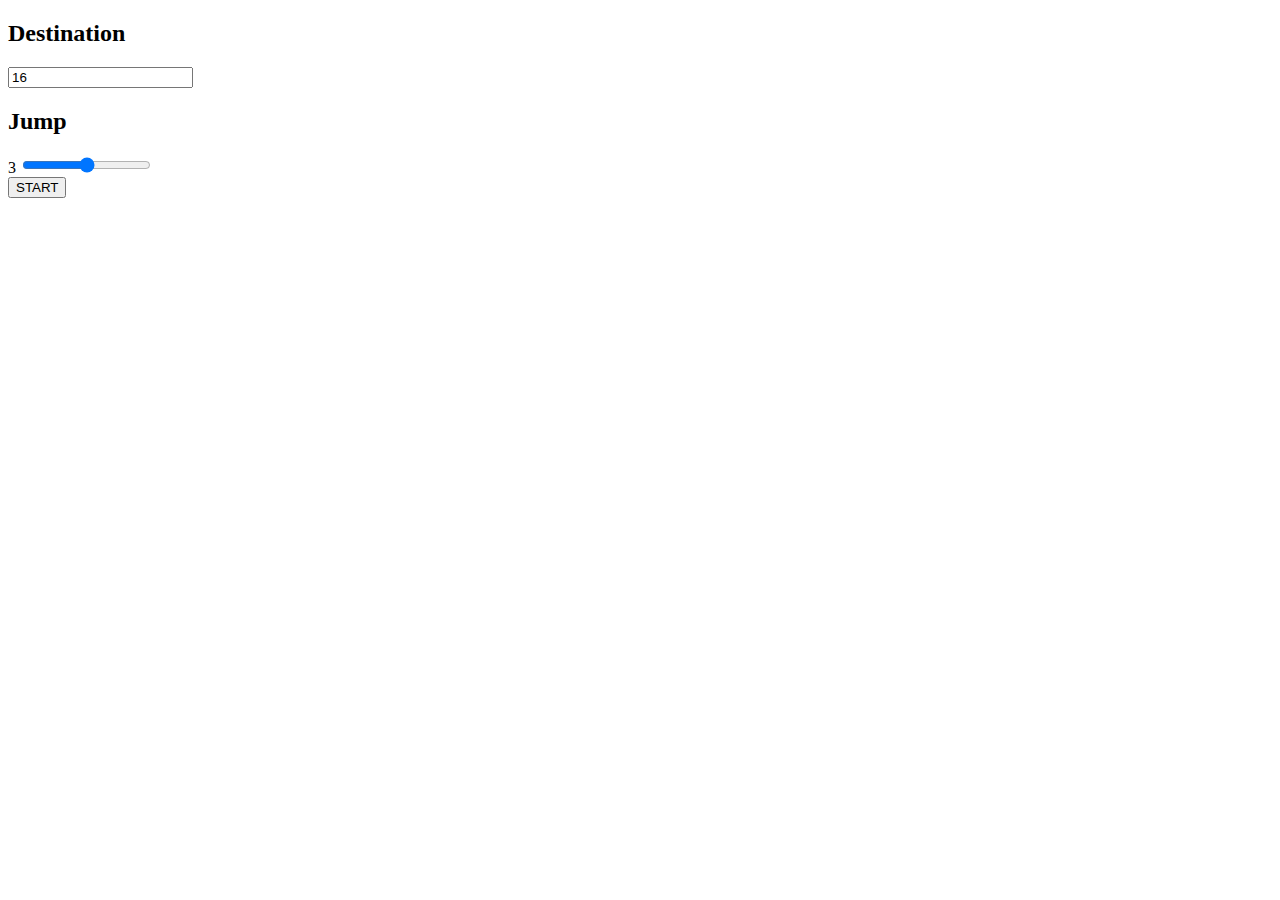
==== pages/home.html @ 93f7654a "added home page" ====
<!DOCTYPE html>
<html lang="en">

<head>
    <meta charset="UTF-8" />
    <meta http-equiv="X-UA-Compatible" content="IE=edge" />
    <meta name="viewport" content="width=device-width, initial-scale=1.0" />
    <title>Home Screen</title>

    <link rel="stylesheet" href="../styles/home.css" />

</head>

<body>
    <div class="container">
        <div class="destination">
            <h2>Destination</h2>
            <input type="number" id="des" value="16">
        </div>
        <div class="jump">
            <h2>Jump</h2>
            <div class="indicator">
                <label for="jump" id="jumpVal">3</label>
                <input type="range" id="jump" min="2" max="4">
            </div>
        </div>
        <button id="start">START</button>
    </div>

    <script src="../js/main.js">
    </script>
</body>

</html>
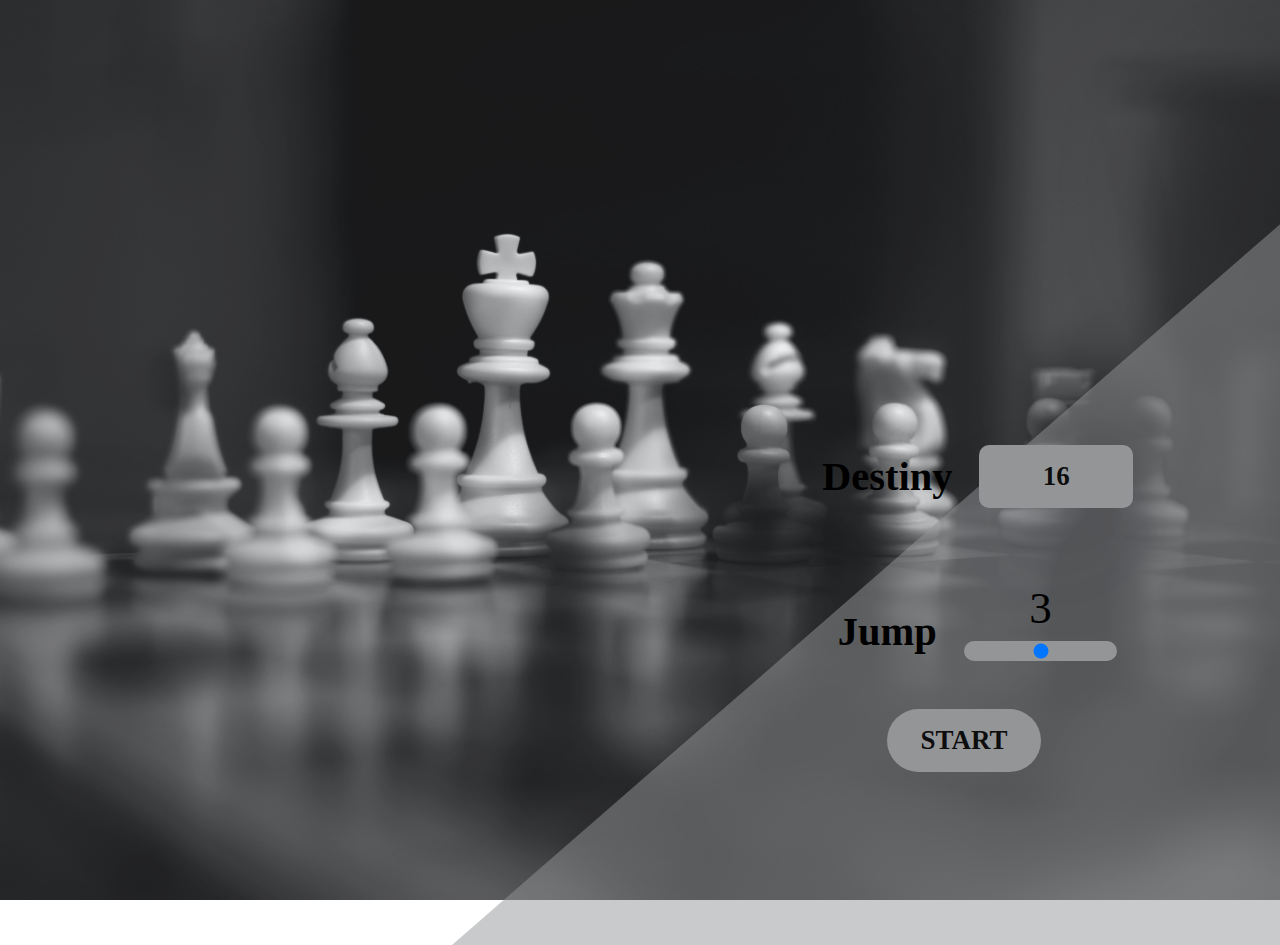
==== commit 50d0651b: "solve home screen error" ====
--- a/pages/home.html
+++ b/pages/home.html
@@ -8,27 +8,25 @@
     <title>Home Screen</title>
 
     <link rel="stylesheet" href="../styles/home.css" />
-
 </head>
 
 <body>
     <div class="container">
         <div class="destination">
-            <h2>Destination</h2>
-            <input type="number" id="des" value="16">
+            <h2>Destiny</h2>
+            <input type="number" id="des" value="16" />
         </div>
         <div class="jump">
             <h2>Jump</h2>
             <div class="indicator">
                 <label for="jump" id="jumpVal">3</label>
-                <input type="range" id="jump" min="2" max="4">
+                <input type="range" id="jump" min="2" max="4" />
             </div>
         </div>
         <button id="start">START</button>
     </div>
 
-    <script src="../js/main.js">
-    </script>
+    <script src="../js/main.js"></script>
 </body>
 
 </html>--- a/styles/home.css
+++ b/styles/home.css
@@ -0,0 +1,139 @@
+/* ---------------------------------------------- */
+input::-webkit-outer-spin-button,
+input::-webkit-inner-spin-button {
+  -webkit-appearance: none;
+  margin: 0;
+}
+
+/* Firefox */
+input[type=number] {
+  -moz-appearance: textfield;
+}
+
+/* ---------------------------------------------- */
+* {
+  padding: 0;
+  margin: 0;
+  box-sizing: border-box;
+  font-family: "Zilla Slab", serif;
+  cursor: pointer;
+}
+
+body {
+  height: 100vh;
+  overflow: hidden;
+}
+
+body::before {
+  content: "";
+  height: 100vh;
+  width: 100%;
+  opacity: 0.9;
+  position: absolute;
+  z-index: -1;
+  background: url("../Images/HomeScreenBG.jpg") no-repeat center center/cover;
+}
+
+/* ---------------------------------------------- */
+.container {
+  display: flex;
+  flex-direction: column;
+  justify-content: center;
+  align-items: center;
+  position: absolute;
+  right: 0;
+  bottom: 5vh;
+  width: 40vw;
+  height: 60vh;
+  border-radius: 50%;
+  margin-right: 60px;
+}
+
+.container::before {
+  content: "";
+  position: absolute;
+  right: -10vw;
+  bottom: -10vh;
+  z-index: -1;
+  opacity: 0.6;
+  border-bottom: 61vw solid #949597;
+  border-left: 70vw solid transparent;
+  opacity: 0.5;
+}
+
+/* ---------------------------------------------- */
+.destination, .jump {
+  display: flex;
+  flex-direction: row;
+  justify-content: center;
+  align-items: center;
+  flex-wrap: wrap;
+  font-size: 3vh;
+  margin: 3vh;
+}
+.destination h2, .jump h2 {
+  margin: 3vh;
+}
+.destination input, .jump input {
+  min-width: 100px;
+  height: 7vh;
+  width: 12vw;
+  background-color: #949597;
+  color: rgba(0, 0, 0, 0.911);
+  border-radius: 20vh;
+  font-weight: bolder;
+  font-size: 3vh;
+  border: none;
+  outline: none;
+  text-align: center;
+  border-radius: 10px;
+  box-shadow: rgba(50, 50, 93, 0.25) 0px 50px 100px -20px, rgba(0, 0, 0, 0.3) 0px 30px 60px -30px;
+}
+
+/* ---------------------------------------------- */
+.jump input {
+  box-shadow: none;
+  margin-top: -3px;
+}
+.jump label {
+  font-size: 5vh;
+  margin-top: -20px;
+  margin-bottom: 10px;
+}
+
+/* ---------------------------------------------- */
+.indicator {
+  display: flex;
+  flex-direction: column;
+  justify-content: center;
+  align-items: center;
+}
+
+input[type=range] {
+  -webkit-appearance: none;
+  height: 20px;
+  background: #949597;
+  box-shadow: rgba(50, 50, 93, 0.25) 0px 50px 100px -20px, rgba(0, 0, 0, 0.3) 0px 30px 60px -30px;
+}
+
+/* ---------------------------------------------- */
+button {
+  min-width: 100px;
+  height: 7vh;
+  width: 12vw;
+  background-color: #949597;
+  color: rgba(0, 0, 0, 0.911);
+  border-radius: 20vh;
+  font-weight: bolder;
+  font-size: 3vh;
+  border: none;
+}
+
+button:hover {
+  opacity: 0.8;
+  transform: rotateY(30deg);
+}
+
+input:hover {
+  opacity: 0.8;
+}/*# sourceMappingURL=home.css.map */